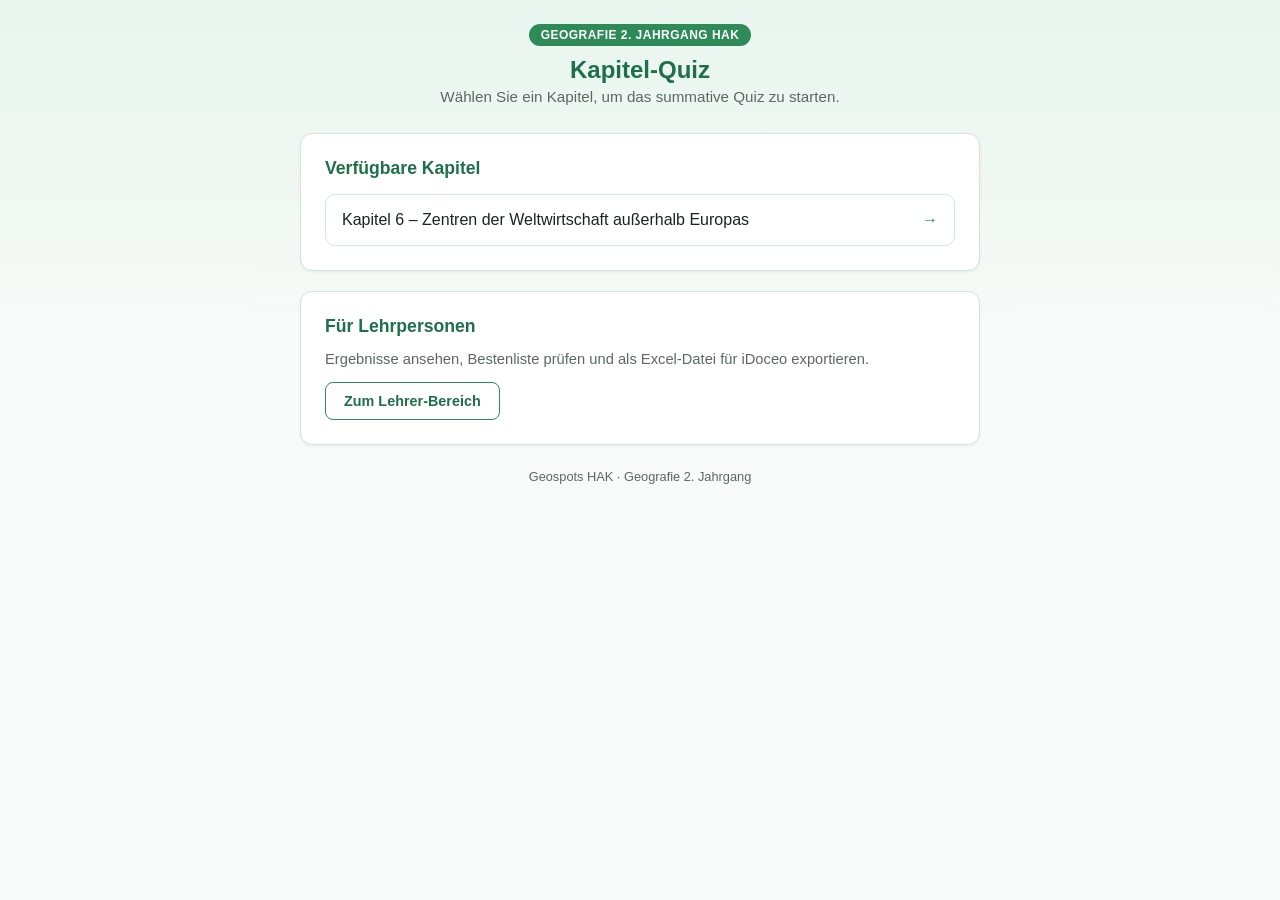
==== Quiz-App-Kapitel6/index.html @ 755b0576 "Add files via upload" ====
<!DOCTYPE html>
<html lang="de">
<head>
<meta charset="UTF-8">
<meta name="viewport" content="width=device-width, initial-scale=1.0">
<title>Geografie-Quiz · Auswahl</title>
<link rel="stylesheet" href="css/style.css">
</head>
<body>
<div class="wrap">
  <header class="app-header">
    <span class="badge">Geografie 2. Jahrgang HAK</span>
    <h1>Kapitel-Quiz</h1>
    <p>Wählen Sie ein Kapitel, um das summative Quiz zu starten.</p>
  </header>

  <div class="card">
    <h2>Verfügbare Kapitel</h2>
    <div class="chapter-list">
      <a class="chapter-item" href="kapitel6.html">
        <span>Kapitel 6 – Zentren der Weltwirtschaft außerhalb Europas</span>
        <span class="arrow">→</span>
      </a>
      <!--
        Weitere Kapitel einfach nach demselben Muster ergänzen:
        1. quiz-data-kapitelX.js im Ordner js/ anlegen (siehe quiz-data-kapitel6.js als Vorlage)
        2. kapitel6.html kopieren zu kapitelX.html und den Skript-Verweis anpassen
        3. Hier einen weiteren <a class="chapter-item"> Eintrag hinzufügen
      -->
    </div>
  </div>

  <div class="card">
    <h2>Für Lehrpersonen</h2>
    <p style="color:var(--muted); font-size:0.92rem;">Ergebnisse ansehen, Bestenliste prüfen und als Excel-Datei für iDoceo exportieren.</p>
    <a class="btn-secondary" href="lehrer.html" style="display:inline-block; text-decoration:none;">Zum Lehrer-Bereich</a>
  </div>

  <p class="footer-note">Geospots HAK · Geografie 2. Jahrgang</p>
</div>
</body>
</html>
---- Quiz-App-Kapitel6/css/style.css ----
:root {
  --green-dark: #1f6f4a;
  --green: #2e8b57;
  --green-light: #e8f5ee;
  --ink: #1c2321;
  --muted: #5b6864;
  --border: #d7e3dc;
  --white: #ffffff;
  --danger: #b3332c;
  --radius: 12px;
  font-family: -apple-system, BlinkMacSystemFont, "Segoe UI", Roboto, Helvetica, Arial, sans-serif;
}

* { box-sizing: border-box; }

body {
  margin: 0;
  background: linear-gradient(180deg, var(--green-light) 0%, #f7faf8 320px);
  color: var(--ink);
  min-height: 100vh;
  padding: 24px 16px 64px;
}

.wrap {
  max-width: 680px;
  margin: 0 auto;
}

header.app-header {
  text-align: center;
  margin-bottom: 28px;
}

header.app-header .badge {
  display: inline-block;
  background: var(--green);
  color: white;
  font-size: 0.75rem;
  font-weight: 600;
  letter-spacing: 0.04em;
  text-transform: uppercase;
  padding: 4px 12px;
  border-radius: 999px;
  margin-bottom: 10px;
}

header.app-header h1 {
  font-size: 1.5rem;
  margin: 0 0 4px;
  color: var(--green-dark);
}

header.app-header p {
  color: var(--muted);
  margin: 0;
  font-size: 0.95rem;
}

.card {
  background: var(--white);
  border: 1px solid var(--border);
  border-radius: var(--radius);
  padding: 24px;
  margin-bottom: 20px;
  box-shadow: 0 1px 3px rgba(20, 40, 30, 0.06);
}

.card h2 {
  margin-top: 0;
  font-size: 1.1rem;
  color: var(--green-dark);
}

label {
  display: block;
  font-weight: 600;
  margin-bottom: 6px;
  font-size: 0.9rem;
}

input[type="text"],
input[type="password"] {
  width: 100%;
  padding: 12px 14px;
  border: 1px solid var(--border);
  border-radius: 8px;
  font-size: 1rem;
  margin-bottom: 16px;
}

input[type="text"]:focus,
input[type="password"]:focus {
  outline: 2px solid var(--green);
  outline-offset: 1px;
}

button {
  font: inherit;
  cursor: pointer;
}

.btn-primary {
  background: var(--green);
  color: white;
  border: none;
  padding: 12px 22px;
  border-radius: 8px;
  font-weight: 600;
  font-size: 1rem;
  width: 100%;
}

.btn-primary:hover { background: var(--green-dark); }
.btn-primary:disabled { background: #9db8ac; cursor: not-allowed; }

.btn-secondary {
  background: transparent;
  color: var(--green-dark);
  border: 1px solid var(--green);
  padding: 10px 18px;
  border-radius: 8px;
  font-weight: 600;
  font-size: 0.9rem;
}

.progress-track {
  width: 100%;
  height: 8px;
  background: var(--border);
  border-radius: 999px;
  overflow: hidden;
  margin-bottom: 18px;
}

.progress-fill {
  height: 100%;
  background: var(--green);
  transition: width 0.25s ease;
}

.q-meta {
  font-size: 0.8rem;
  color: var(--muted);
  text-transform: uppercase;
  letter-spacing: 0.03em;
  margin-bottom: 6px;
}

.q-text {
  font-size: 1.15rem;
  font-weight: 600;
  margin-bottom: 18px;
  line-height: 1.4;
}

.options { display: flex; flex-direction: column; gap: 10px; margin-bottom: 20px; }

.option-btn {
  text-align: left;
  padding: 14px 16px;
  border-radius: 10px;
  border: 1px solid var(--border);
  background: #fafcfb;
  font-size: 0.98rem;
  transition: border-color 0.15s, background 0.15s;
}

.option-btn:hover { border-color: var(--green); }

.option-btn.selected {
  border-color: var(--green);
  background: var(--green-light);
  font-weight: 600;
}

.option-btn.correct {
  border-color: var(--green);
  background: #d7f5e3;
}

.option-btn.wrong {
  border-color: var(--danger);
  background: #fbe3e1;
}

.option-btn[disabled] { cursor: default; }

.feedback {
  font-size: 0.92rem;
  padding: 10px 14px;
  border-radius: 8px;
  margin-bottom: 16px;
}

.feedback.ok { background: #d7f5e3; color: var(--green-dark); }
.feedback.no { background: #fbe3e1; color: var(--danger); }

.result-score {
  text-align: center;
  padding: 20px 0;
}

.result-score .big {
  font-size: 2.6rem;
  font-weight: 700;
  color: var(--green-dark);
}

.result-score .sub {
  color: var(--muted);
  margin-top: 4px;
}

table.leaderboard,
table.results-table {
  width: 100%;
  border-collapse: collapse;
  font-size: 0.92rem;
}

table.leaderboard th,
table.leaderboard td,
table.results-table th,
table.results-table td {
  padding: 8px 10px;
  border-bottom: 1px solid var(--border);
  text-align: left;
}

table.leaderboard th, table.results-table th {
  color: var(--muted);
  font-size: 0.78rem;
  text-transform: uppercase;
  letter-spacing: 0.03em;
}

table.leaderboard tr:first-child td { font-weight: 700; color: var(--green-dark); }

.table-wrap { overflow-x: auto; }

.footer-note {
  text-align: center;
  color: var(--muted);
  font-size: 0.8rem;
  margin-top: 24px;
}

a.link-quiet { color: var(--green-dark); }

.error-msg {
  color: var(--danger);
  font-size: 0.88rem;
  margin: -8px 0 14px;
}

.hidden { display: none !important; }

.chapter-list { display: flex; flex-direction: column; gap: 12px; }

.chapter-item {
  display: flex;
  justify-content: space-between;
  align-items: center;
  padding: 16px;
  border: 1px solid var(--border);
  border-radius: 10px;
  text-decoration: none;
  color: var(--ink);
}

.chapter-item:hover { border-color: var(--green); }

.chapter-item .arrow { color: var(--green); font-weight: 700; }

.stat-row { display: flex; gap: 12px; flex-wrap: wrap; margin-bottom: 16px; }

.stat-box {
  flex: 1 1 120px;
  background: var(--green-light);
  border-radius: 10px;
  padding: 12px 14px;
}

.stat-box .num { font-size: 1.4rem; font-weight: 700; color: var(--green-dark); }
.stat-box .lbl { font-size: 0.78rem; color: var(--muted); }
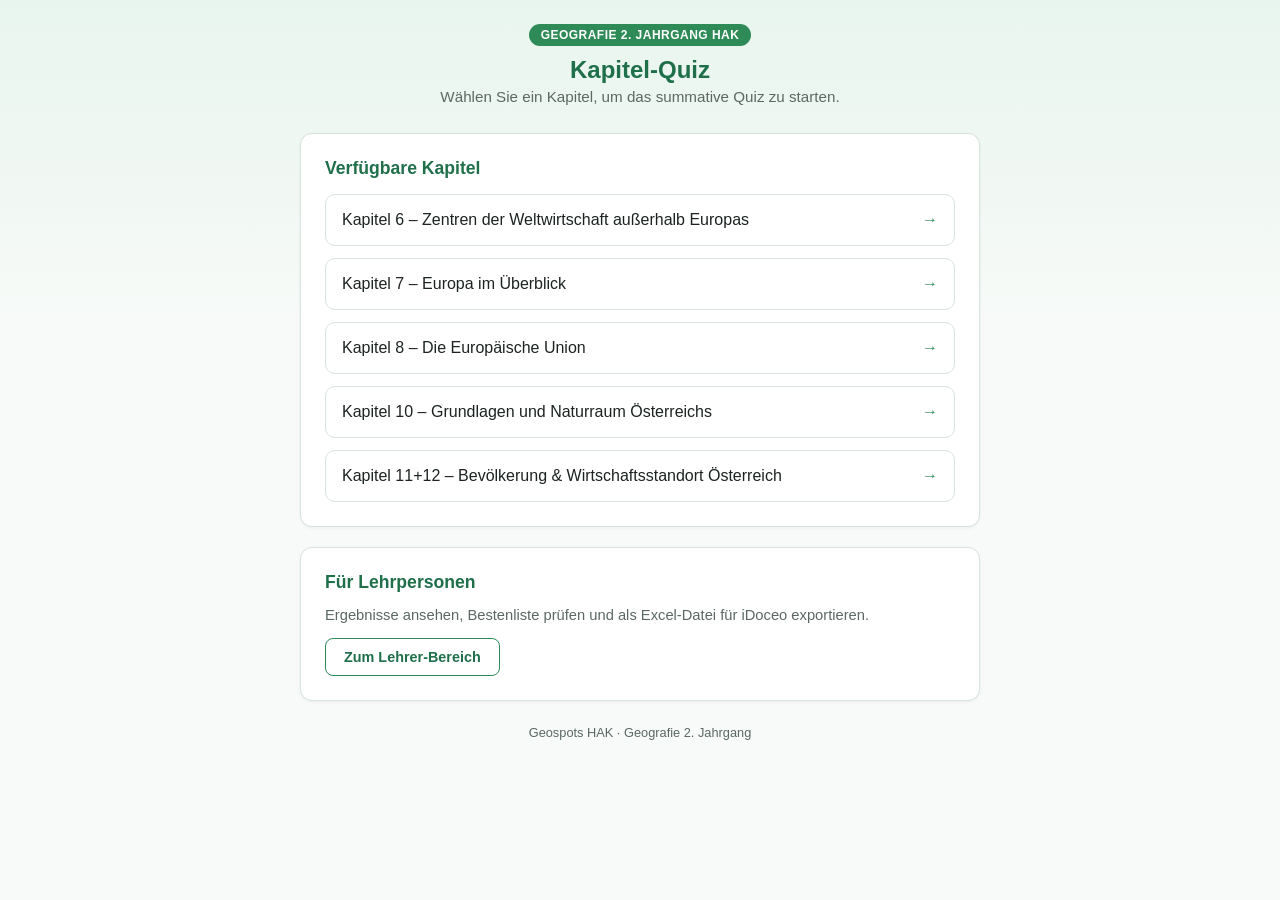
==== commit f6a3ad6f: "Add files via upload" ====
--- a/Quiz-App-Kapitel6/index.html
+++ b/Quiz-App-Kapitel6/index.html
@@ -21,11 +21,30 @@
         <span>Kapitel 6 – Zentren der Weltwirtschaft außerhalb Europas</span>
         <span class="arrow">→</span>
       </a>
+      <a class="chapter-item" href="kapitel7.html">
+        <span>Kapitel 7 – Europa im Überblick</span>
+        <span class="arrow">→</span>
+      </a>
+      <a class="chapter-item" href="kapitel8.html">
+        <span>Kapitel 8 – Die Europäische Union</span>
+        <span class="arrow">→</span>
+      </a>
+      <a class="chapter-item" href="kapitel10.html">
+        <span>Kapitel 10 – Grundlagen und Naturraum Österreichs</span>
+        <span class="arrow">→</span>
+      </a>
+      <a class="chapter-item" href="kapitel11_12.html">
+        <span>Kapitel 11+12 – Bevölkerung &amp; Wirtschaftsstandort Österreich</span>
+        <span class="arrow">→</span>
+      </a>
       <!--
         Weitere Kapitel einfach nach demselben Muster ergänzen:
-        1. quiz-data-kapitelX.js im Ordner js/ anlegen (siehe quiz-data-kapitel6.js als Vorlage)
-        2. kapitel6.html kopieren zu kapitelX.html und den Skript-Verweis anpassen
+        1. quiz-data-kapitelX.js im Ordner js/ anlegen (siehe quiz-data-kapitel6.js als Vorlage) –
+           die Datei muss "const QUIZ_DATA = { kapitel: "X", ... }" definieren.
+        2. kapitel6.html kopieren zu kapitelX.html und nur den Skript-Verweis auf die neue
+           quiz-data-Datei sowie Badge/Titel/Überschriften anpassen. js/quiz.js bleibt unverändert!
         3. Hier einen weiteren <a class="chapter-item"> Eintrag hinzufügen
+        4. In js/lehrer.js das neue Kapitel im CHAPTERS-Array ergänzen
       -->
     </div>
   </div>
--- a/Quiz-App-Kapitel6/css/style.css
+++ b/Quiz-App-Kapitel6/css/style.css
@@ -94,6 +94,21 @@
   outline-offset: 1px;
 }
 
+select {
+  width: 100%;
+  padding: 12px 14px;
+  border: 1px solid var(--border);
+  border-radius: 8px;
+  font-size: 1rem;
+  background: white;
+  color: var(--ink);
+}
+
+select:focus {
+  outline: 2px solid var(--green);
+  outline-offset: 1px;
+}
+
 button {
   font: inherit;
   cursor: pointer;
@@ -194,6 +209,71 @@
 
 .feedback.ok { background: #d7f5e3; color: var(--green-dark); }
 .feedback.no { background: #fbe3e1; color: var(--danger); }
+.feedback.teil { background: #fdf2d9; color: #8a6100; }
+
+/* ---- Zuordnung (matching) ---- */
+.matching-list { display: flex; flex-direction: column; gap: 10px; margin-bottom: 16px; }
+
+.match-row {
+  display: flex;
+  align-items: center;
+  gap: 10px;
+  flex-wrap: wrap;
+  padding: 10px 12px;
+  border: 1px solid var(--border);
+  border-radius: 10px;
+  background: #fafcfb;
+}
+
+.match-left { font-weight: 600; flex: 1 1 40%; min-width: 120px; }
+
+.match-select {
+  flex: 1 1 45%;
+  min-width: 140px;
+  padding: 8px 10px;
+  border: 1px solid var(--border);
+  border-radius: 8px;
+  font-size: 0.95rem;
+  background: white;
+}
+
+.match-row.correct { border-color: var(--green); background: #d7f5e3; }
+.match-row.wrong { border-color: var(--danger); background: #fbe3e1; }
+
+.match-hint { width: 100%; font-size: 0.85rem; color: var(--danger); margin-top: 4px; }
+
+/* ---- Reihenfolge (ordering) ---- */
+.ordering-list { display: flex; flex-direction: column; gap: 8px; margin-bottom: 8px; }
+
+.ordering-item {
+  display: flex;
+  align-items: center;
+  gap: 10px;
+  padding: 10px 12px;
+  border: 1px solid var(--border);
+  border-radius: 10px;
+  background: #fafcfb;
+}
+
+.ordering-num { font-weight: 700; color: var(--green-dark); min-width: 22px; }
+.ordering-text { flex: 1 1 auto; }
+.ordering-controls { display: flex; gap: 4px; }
+
+.order-btn {
+  background: white;
+  border: 1px solid var(--border);
+  border-radius: 6px;
+  width: 34px;
+  height: 34px;
+  font-size: 0.9rem;
+  color: var(--green-dark);
+}
+
+.order-btn:hover:not(:disabled) { border-color: var(--green); }
+.order-btn:disabled { color: #bbc4c0; cursor: not-allowed; }
+
+.ordering-item.correct { border-color: var(--green); background: #d7f5e3; }
+.ordering-item.wrong { border-color: var(--danger); background: #fbe3e1; }
 
 .result-score {
   text-align: center;
